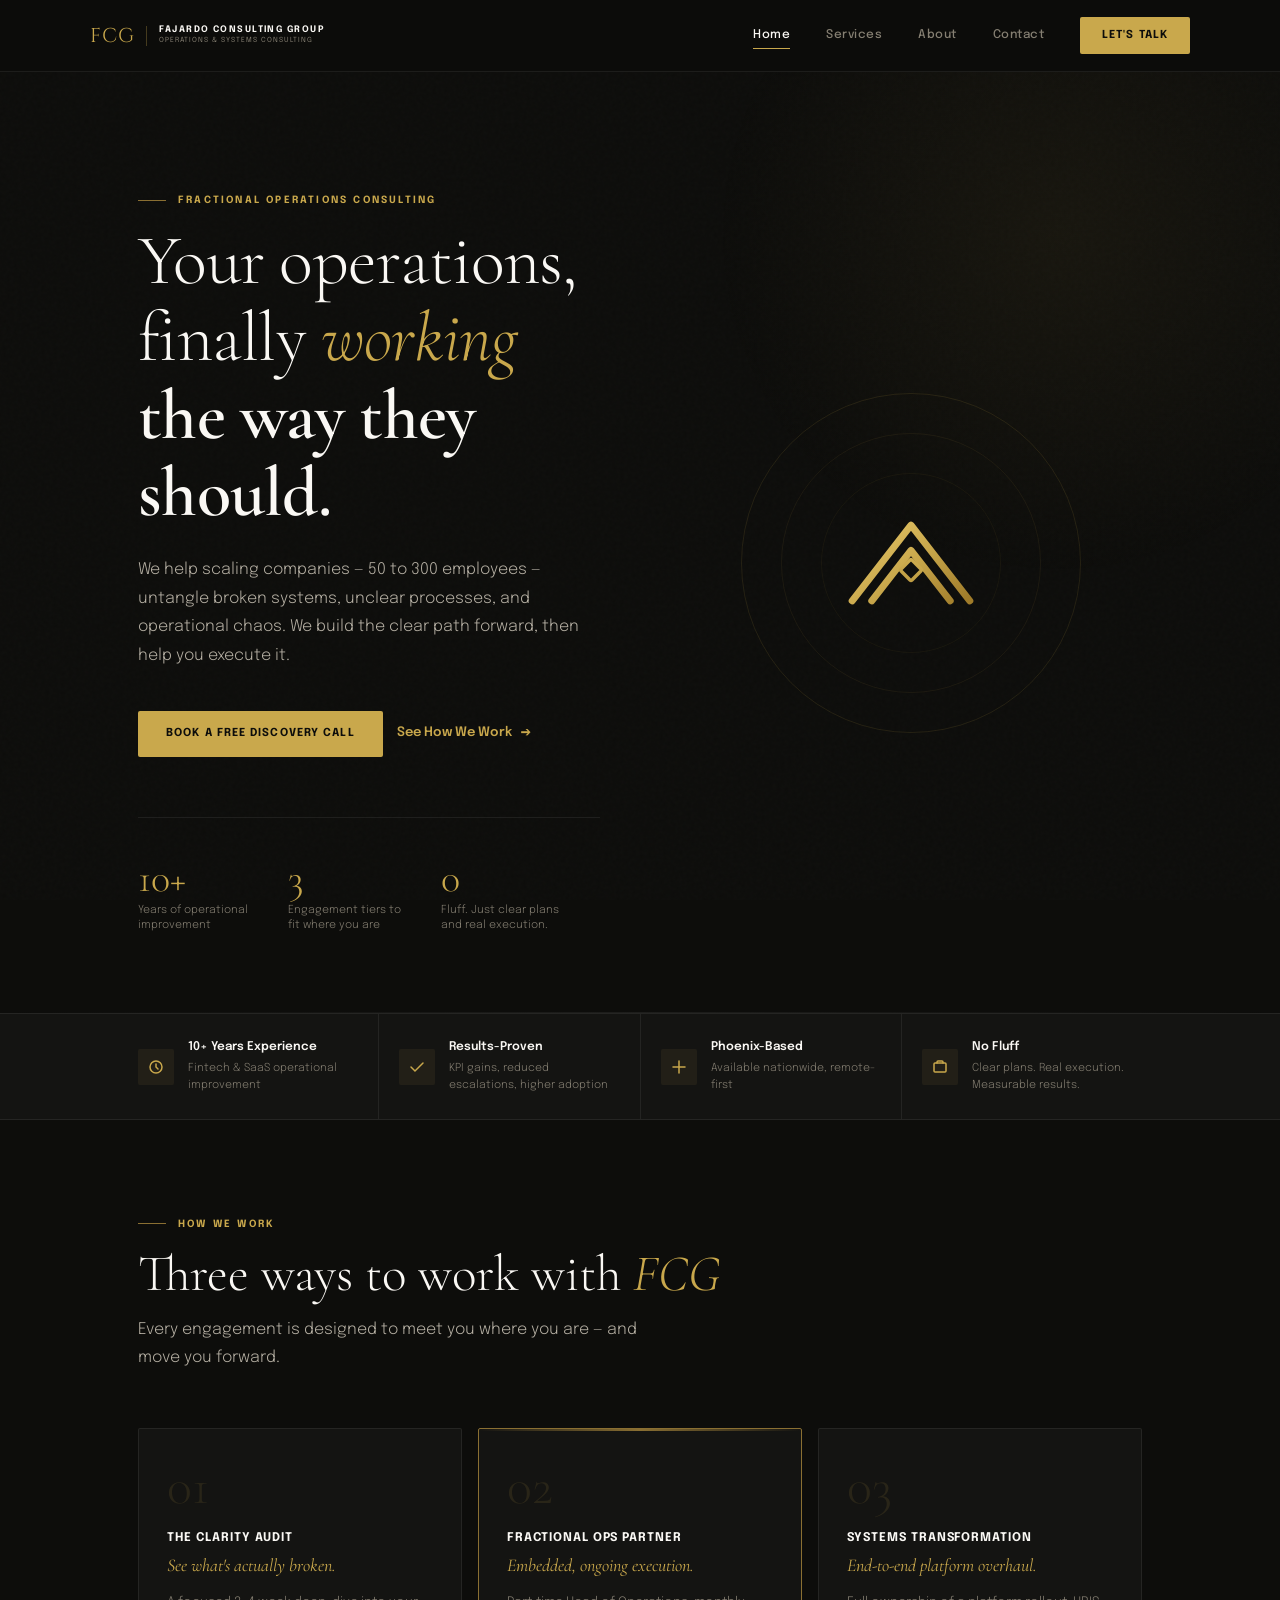
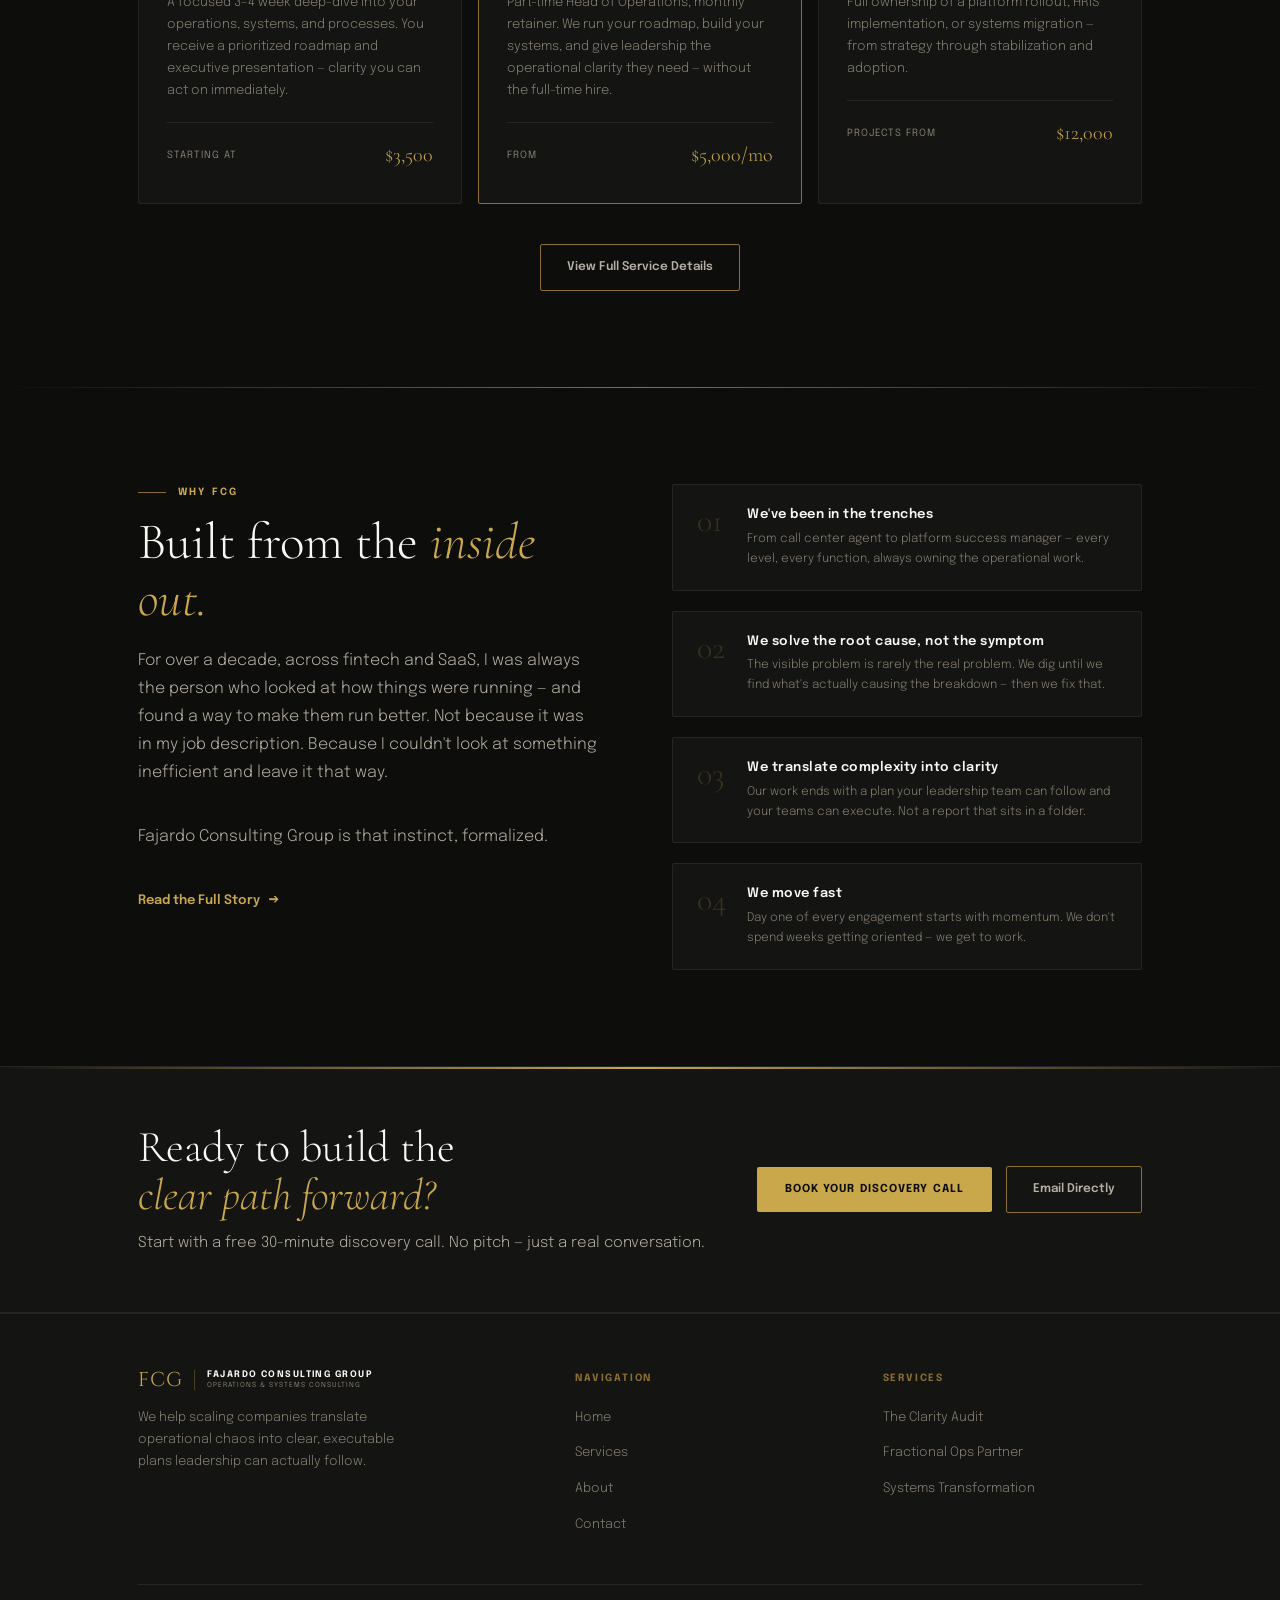
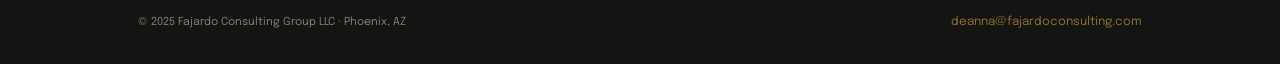
==== index.html @ 80739675 "Initial File Upload v.1" ====
<!DOCTYPE html>
<html lang="en">
<head>
<meta charset="UTF-8">
<meta name="viewport" content="width=device-width, initial-scale=1.0">
<meta name="description" content="Fajardo Consulting Group — Fractional Operations & Systems Consulting for scaling companies. We translate operational chaos into clear plans leadership can follow.">
<meta property="og:title" content="Fajardo Consulting Group">
<meta property="og:description" content="Fractional Operations & Systems Consulting for scaling companies.">
<meta property="og:url" content="https://fajardoconsulting.com">
<title>Fajardo Consulting Group — Operations & Systems Consulting</title>
<link rel="stylesheet" href="css/style.css">
<style>
/* ── HOME-SPECIFIC STYLES ─────────────────── */

/* HERO */
.hero {
  min-height: 100vh;
  display: flex;
  align-items: center;
  position: relative;
  overflow: hidden;
  padding: 120px 0 80px;
}
.hero::before {
  content: '';
  position: absolute;
  top: -20%; right: -10%;
  width: 700px; height: 700px;
  border-radius: 50%;
  background: radial-gradient(circle, rgba(201,168,76,0.06) 0%, transparent 70%);
  pointer-events: none;
}
.hero::after {
  content: '';
  position: absolute;
  bottom: 0; left: 0; right: 0;
  height: 1px;
  background: linear-gradient(90deg, transparent, var(--border), transparent);
}
.hero-inner {
  display: grid;
  grid-template-columns: 1fr 1fr;
  gap: 80px;
  align-items: center;
}
.hero-eyebrow { margin-bottom: 20px; }
.hero-title {
  font-size: clamp(44px, 5.5vw, 72px);
  margin-bottom: 24px;
  letter-spacing: -0.01em;
}
.hero-body {
  font-size: 16px;
  color: var(--mid);
  line-height: 1.8;
  font-weight: 300;
  max-width: 480px;
  margin-bottom: 40px;
}
.hero-actions {
  display: flex;
  gap: 14px;
  align-items: center;
  flex-wrap: wrap;
}
.hero-stats {
  display: flex;
  gap: 40px;
  margin-top: 60px;
  padding-top: 40px;
  border-top: 1px solid var(--border);
}
.hero-stat-n {
  font-family: 'Cormorant Garamond', serif;
  font-size: 40px;
  font-weight: 300;
  color: var(--gold);
  line-height: 1;
}
.hero-stat-l {
  font-size: 11px;
  color: var(--muted);
  margin-top: 5px;
  font-weight: 300;
  line-height: 1.4;
}
/* Hero right — abstract mark */
.hero-visual {
  display: flex;
  align-items: center;
  justify-content: center;
  position: relative;
}
.hero-mark {
  position: relative;
  width: 340px; height: 340px;
}
.hero-mark-ring {
  position: absolute;
  border: 1px solid;
  border-radius: 50%;
  animation: rotate linear infinite;
}
.ring-1 {
  inset: 0;
  border-color: rgba(201,168,76,0.12);
  animation-duration: 40s;
}
.ring-2 {
  inset: 40px;
  border-color: rgba(201,168,76,0.08);
  animation-duration: 28s;
  animation-direction: reverse;
}
.ring-3 {
  inset: 80px;
  border-color: rgba(201,168,76,0.06);
  animation-duration: 20s;
}
@keyframes rotate { from { transform: rotate(0deg); } to { transform: rotate(360deg); } }
.hero-mark-center {
  position: absolute;
  inset: 0;
  display: flex;
  align-items: center;
  justify-content: center;
}
.hero-mark-svg { width: 140px; height: 126px; }

/* PROOF BAR */
.proof-bar {
  background: var(--s1);
  border-top: 1px solid var(--border);
  border-bottom: 1px solid var(--border);
}
.proof-bar-inner {
  display: flex;
  align-items: stretch;
  max-width: var(--max-w);
  margin: 0 auto;
  padding: 0 48px;
}
.proof-item {
  flex: 1;
  display: flex;
  align-items: center;
  gap: 14px;
  padding: 24px 20px;
  transition: background 0.2s;
}
.proof-item:not(:last-child) { border-right: 1px solid var(--border); }
.proof-item:first-child { padding-left: 0; }
.proof-item:last-child { padding-right: 0; }
.proof-icon {
  width: 36px; height: 36px;
  border-radius: 2px;
  background: var(--gold-pale);
  display: flex; align-items: center; justify-content: center;
  flex-shrink: 0;
}
.proof-icon svg { width: 16px; height: 16px; }
.proof-label {
  font-size: 12px;
  font-weight: 600;
  color: var(--white);
  margin-bottom: 2px;
}
.proof-desc { font-size: 11px; color: var(--muted); font-weight: 300; }

/* SERVICES PREVIEW */
.services-grid {
  display: grid;
  grid-template-columns: repeat(3, 1fr);
  gap: 16px;
}
.service-card {
  padding: 32px 28px;
  transition: transform 0.25s, border-color 0.25s;
}
.service-card:hover { transform: translateY(-3px); }
.svc-number {
  font-family: 'Cormorant Garamond', serif;
  font-size: 52px;
  font-weight: 300;
  color: rgba(201,168,76,0.12);
  line-height: 1;
  margin-bottom: 16px;
}
.svc-name {
  font-size: 12px;
  font-weight: 700;
  letter-spacing: 0.08em;
  text-transform: uppercase;
  color: var(--white);
  margin-bottom: 6px;
}
.svc-tagline {
  font-family: 'Cormorant Garamond', serif;
  font-size: 18px;
  font-style: italic;
  color: var(--gold);
  margin-bottom: 14px;
  line-height: 1.3;
}
.svc-desc {
  font-size: 13px;
  color: var(--muted);
  line-height: 1.7;
  font-weight: 300;
  margin-bottom: 20px;
}
.svc-price-row {
  display: flex;
  justify-content: space-between;
  align-items: center;
  padding-top: 16px;
  border-top: 1px solid var(--border);
}
.svc-price-label { font-size: 10px; color: var(--muted); text-transform: uppercase; letter-spacing: 0.1em; }
.svc-price-val {
  font-family: 'Cormorant Garamond', serif;
  font-size: 20px;
  font-weight: 300;
  color: var(--gold);
}

/* WHY FCG */
.why-grid {
  display: grid;
  grid-template-columns: 1fr 1fr;
  gap: 64px;
  align-items: start;
}
.why-left .display { font-size: clamp(36px, 4vw, 52px); margin-bottom: 24px; }
.why-left .lead { max-width: 460px; margin-bottom: 36px; }
.why-points {
  display: flex;
  flex-direction: column;
  gap: 20px;
}
.why-point {
  display: flex;
  gap: 18px;
  align-items: flex-start;
  padding: 20px 24px;
}
.why-point-num {
  font-family: 'Cormorant Garamond', serif;
  font-size: 32px;
  font-weight: 300;
  color: rgba(201,168,76,0.2);
  line-height: 1;
  flex-shrink: 0;
  width: 32px;
}
.why-point-title {
  font-size: 13px;
  font-weight: 600;
  color: var(--white);
  margin-bottom: 4px;
  letter-spacing: 0.04em;
}
.why-point-desc { font-size: 12px; color: var(--muted); line-height: 1.65; font-weight: 300; }

/* CTA BAND */
.cta-band {
  background: var(--s1);
  border-top: 1px solid var(--border);
  border-bottom: 1px solid var(--border);
  position: relative;
  overflow: hidden;
}
.cta-band::before {
  content: '';
  position: absolute;
  top: 0; left: 0; right: 0; height: 2px;
  background: linear-gradient(90deg, transparent, var(--gold), transparent);
}
.cta-band-inner {
  display: flex;
  justify-content: space-between;
  align-items: center;
  gap: 40px;
  flex-wrap: wrap;
  padding: 56px 0;
}
.cta-band-text .display { font-size: clamp(28px, 3.5vw, 44px); margin-bottom: 8px; }
.cta-band-text .lead { font-size: 15px; }
.cta-band-actions { display: flex; gap: 14px; align-items: center; flex-shrink: 0; }

/* RESPONSIVE */
@media (max-width: 900px) {
  .hero-inner { grid-template-columns: 1fr; gap: 48px; }
  .hero-visual { display: none; }
  .services-grid { grid-template-columns: 1fr; }
  .why-grid { grid-template-columns: 1fr; gap: 40px; }
  .proof-bar-inner { flex-direction: column; padding: 0 20px; }
  .proof-item { border-right: none !important; border-bottom: 1px solid var(--border); padding-left: 0 !important; }
  .proof-item:last-child { border-bottom: none; }
}
@media (max-width: 700px) {
  .hero-stats { flex-wrap: wrap; gap: 24px; }
  .cta-band-inner { flex-direction: column; align-items: flex-start; }
}
</style>
</head>
<body>

<!-- NAVIGATION -->
<nav class="nav">
  <div class="nav-inner">
    <a href="index.html" class="nav-logo">
      <div class="nav-logo-mark">FCG</div>
      <div class="nav-logo-rule"></div>
      <div class="nav-logo-text">
        <div class="nav-logo-name">Fajardo Consulting Group</div>
        <div class="nav-logo-sub">Operations & Systems Consulting</div>
      </div>
    </a>
    <div class="nav-links">
      <a href="index.html" class="nav-link">Home</a>
      <a href="services.html" class="nav-link">Services</a>
      <a href="about.html" class="nav-link">About</a>
      <a href="contact.html" class="nav-link">Contact</a>
      <a href="contact.html" class="nav-cta">Let's Talk</a>
    </div>
    <button class="nav-toggle" id="navToggle" aria-label="Menu">
      <span></span><span></span><span></span>
    </button>
  </div>
</nav>
<div class="nav-mobile" id="mobileNav">
  <a href="index.html" class="nav-link">Home</a>
  <a href="services.html" class="nav-link">Services</a>
  <a href="about.html" class="nav-link">About</a>
  <a href="contact.html" class="nav-link">Contact</a>
  <a href="contact.html" class="nav-cta">Let's Talk</a>
</div>

<main>

  <!-- HERO -->
  <section class="hero">
    <div class="container">
      <div class="hero-inner">
        <div>
          <div class="eyebrow anim-fade-up anim-fade-up-1">
            <div class="eyebrow-line"></div>
            Fractional Operations Consulting
          </div>
          <h1 class="display hero-title anim-fade-up anim-fade-up-2">
            Your operations,<br>
            finally <em>working</em><br>
            <strong>the way they should.</strong>
          </h1>
          <p class="hero-body anim-fade-up anim-fade-up-3">
            We help scaling companies — 50 to 300 employees — untangle broken systems, unclear processes, and operational chaos. We build the clear path forward, then help you execute it.
          </p>
          <div class="hero-actions anim-fade-up anim-fade-up-4">
            <a href="contact.html" class="btn-primary">Book a Free Discovery Call</a>
            <a href="services.html" class="btn-text">See How We Work <span class="btn-arrow">→</span></a>
          </div>
          <div class="hero-stats anim-fade-up anim-fade-up-5">
            <div>
              <div class="hero-stat-n">10+</div>
              <div class="hero-stat-l">Years of operational<br>improvement</div>
            </div>
            <div>
              <div class="hero-stat-n">3</div>
              <div class="hero-stat-l">Engagement tiers to<br>fit where you are</div>
            </div>
            <div>
              <div class="hero-stat-n">0</div>
              <div class="hero-stat-l">Fluff. Just clear plans<br>and real execution.</div>
            </div>
          </div>
        </div>

        <div class="hero-visual anim-fade-up anim-fade-up-3">
          <div class="hero-mark">
            <div class="hero-mark-ring ring-1"></div>
            <div class="hero-mark-ring ring-2"></div>
            <div class="hero-mark-ring ring-3"></div>
            <div class="hero-mark-center">
              <svg class="hero-mark-svg" viewBox="0 0 100 90" fill="none">
                <defs>
                  <linearGradient id="heroGold" x1="20" y1="10" x2="80" y2="80" gradientUnits="userSpaceOnUse">
                    <stop offset="0%" stop-color="#E8C96A"/>
                    <stop offset="50%" stop-color="#C9A84C"/>
                    <stop offset="100%" stop-color="#A07C2A"/>
                  </linearGradient>
                </defs>
                <polyline points="8,72 50,18 92,72" stroke="url(#heroGold)" stroke-width="5" stroke-linecap="round" stroke-linejoin="round" fill="none"/>
                <polyline points="22,72 50,36 78,72" stroke="url(#heroGold)" stroke-width="5" stroke-linecap="round" stroke-linejoin="round" fill="none"/>
                <rect x="44.5" y="44.5" width="11" height="11" rx="1" transform="rotate(45 50 50)" stroke="url(#heroGold)" stroke-width="2.5" fill="none"/>
              </svg>
            </div>
          </div>
        </div>
      </div>
    </div>
  </section>

  <!-- PROOF BAR -->
  <div class="proof-bar">
    <div class="proof-bar-inner">
      <div class="proof-item">
        <div class="proof-icon">
          <svg viewBox="0 0 16 16" fill="none" stroke="#C9A84C" stroke-width="1.5" stroke-linecap="round">
            <circle cx="8" cy="8" r="6"/><path d="M8 5v3l2 2"/>
          </svg>
        </div>
        <div>
          <div class="proof-label">10+ Years Experience</div>
          <div class="proof-desc">Fintech & SaaS operational improvement</div>
        </div>
      </div>
      <div class="proof-item">
        <div class="proof-icon">
          <svg viewBox="0 0 16 16" fill="none" stroke="#C9A84C" stroke-width="1.5" stroke-linecap="round">
            <path d="M2 8l4 4 8-8"/>
          </svg>
        </div>
        <div>
          <div class="proof-label">Results-Proven</div>
          <div class="proof-desc">KPI gains, reduced escalations, higher adoption</div>
        </div>
      </div>
      <div class="proof-item">
        <div class="proof-icon">
          <svg viewBox="0 0 16 16" fill="none" stroke="#C9A84C" stroke-width="1.5" stroke-linecap="round">
            <path d="M8 2v12M2 8h12"/>
          </svg>
        </div>
        <div>
          <div class="proof-label">Phoenix-Based</div>
          <div class="proof-desc">Available nationwide, remote-first</div>
        </div>
      </div>
      <div class="proof-item">
        <div class="proof-icon">
          <svg viewBox="0 0 16 16" fill="none" stroke="#C9A84C" stroke-width="1.5" stroke-linecap="round">
            <rect x="2" y="4" width="12" height="9" rx="1"/><path d="M5 4V3a1 1 0 011-1h4a1 1 0 011 1v1"/>
          </svg>
        </div>
        <div>
          <div class="proof-label">No Fluff</div>
          <div class="proof-desc">Clear plans. Real execution. Measurable results.</div>
        </div>
      </div>
    </div>
  </div>

  <!-- SERVICES PREVIEW -->
  <section class="section">
    <div class="container">
      <div class="eyebrow reveal"><div class="eyebrow-line"></div>How We Work</div>
      <h2 class="display reveal" style="font-size:clamp(36px,4vw,52px);margin-bottom:14px">Three ways to work with <em>FCG</em></h2>
      <p class="lead reveal" style="margin-bottom:56px;max-width:540px">Every engagement is designed to meet you where you are — and move you forward.</p>

      <div class="services-grid">
        <div class="card service-card reveal">
          <div class="card-top-rule"></div>
          <div class="svc-number">01</div>
          <div class="svc-name">The Clarity Audit</div>
          <div class="svc-tagline">See what's actually broken.</div>
          <div class="svc-desc">A focused 3–4 week deep-dive into your operations, systems, and processes. You receive a prioritized roadmap and executive presentation — clarity you can act on immediately.</div>
          <div class="svc-price-row">
            <span class="svc-price-label">Starting at</span>
            <span class="svc-price-val">$3,500</span>
          </div>
        </div>
        <div class="card card-elevated service-card reveal">
          <div class="card-top-rule"></div>
          <div class="svc-number">02</div>
          <div class="svc-name">Fractional Ops Partner</div>
          <div class="svc-tagline">Embedded, ongoing execution.</div>
          <div class="svc-desc">Part-time Head of Operations, monthly retainer. We run your roadmap, build your systems, and give leadership the operational clarity they need — without the full-time hire.</div>
          <div class="svc-price-row">
            <span class="svc-price-label">From</span>
            <span class="svc-price-val">$5,000/mo</span>
          </div>
        </div>
        <div class="card service-card reveal">
          <div class="card-top-rule"></div>
          <div class="svc-number">03</div>
          <div class="svc-name">Systems Transformation</div>
          <div class="svc-tagline">End-to-end platform overhaul.</div>
          <div class="svc-desc">Full ownership of a platform rollout, HRIS implementation, or systems migration — from strategy through stabilization and adoption.</div>
          <div class="svc-price-row">
            <span class="svc-price-label">Projects from</span>
            <span class="svc-price-val">$12,000</span>
          </div>
        </div>
      </div>

      <div style="text-align:center;margin-top:40px" class="reveal">
        <a href="services.html" class="btn-ghost">View Full Service Details</a>
      </div>
    </div>
  </section>

  <hr class="gold-rule" style="margin:0">

  <!-- WHY FCG -->
  <section class="section">
    <div class="container">
      <div class="why-grid">
        <div class="why-left">
          <div class="eyebrow reveal"><div class="eyebrow-line"></div>Why FCG</div>
          <h2 class="display reveal" style="font-size:clamp(36px,4vw,52px);margin-bottom:20px">Built from the <em>inside out.</em></h2>
          <p class="lead reveal">For over a decade, across fintech and SaaS, I was always the person who looked at how things were running — and found a way to make them run better. Not because it was in my job description. Because I couldn't look at something inefficient and leave it that way.</p>
          <p class="lead reveal" style="margin-top:16px;margin-bottom:36px">Fajardo Consulting Group is that instinct, formalized.</p>
          <a href="about.html" class="btn-text reveal">Read the Full Story <span class="btn-arrow">→</span></a>
        </div>
        <div class="why-points">
          <div class="card why-point reveal">
            <div class="why-point-num">01</div>
            <div>
              <div class="why-point-title">We've been in the trenches</div>
              <div class="why-point-desc">From call center agent to platform success manager — every level, every function, always owning the operational work.</div>
            </div>
          </div>
          <div class="card why-point reveal">
            <div class="why-point-num">02</div>
            <div>
              <div class="why-point-title">We solve the root cause, not the symptom</div>
              <div class="why-point-desc">The visible problem is rarely the real problem. We dig until we find what's actually causing the breakdown — then we fix that.</div>
            </div>
          </div>
          <div class="card why-point reveal">
            <div class="why-point-num">03</div>
            <div>
              <div class="why-point-title">We translate complexity into clarity</div>
              <div class="why-point-desc">Our work ends with a plan your leadership team can follow and your teams can execute. Not a report that sits in a folder.</div>
            </div>
          </div>
          <div class="card why-point reveal">
            <div class="why-point-num">04</div>
            <div>
              <div class="why-point-title">We move fast</div>
              <div class="why-point-desc">Day one of every engagement starts with momentum. We don't spend weeks getting oriented — we get to work.</div>
            </div>
          </div>
        </div>
      </div>
    </div>
  </section>

  <!-- CTA BAND -->
  <div class="cta-band">
    <div class="container">
      <div class="cta-band-inner">
        <div class="cta-band-text">
          <h2 class="display reveal">Ready to build the<br><em>clear path forward?</em></h2>
          <p class="lead reveal" style="margin-top:10px">Start with a free 30-minute discovery call. No pitch — just a real conversation.</p>
        </div>
        <div class="cta-band-actions reveal">
          <a href="contact.html" class="btn-primary">Book Your Discovery Call</a>
          <a href="mailto:deanna@fajardoconsulting.com" class="btn-ghost">Email Directly</a>
        </div>
      </div>
    </div>
  </div>

</main>

<!-- FOOTER -->
<footer class="footer">
  <div class="container">
    <div class="footer-grid">
      <div class="footer-brand">
        <div class="nav-logo" style="margin-bottom:16px">
          <div class="nav-logo-mark">FCG</div>
          <div class="nav-logo-rule"></div>
          <div class="nav-logo-text">
            <div class="nav-logo-name">Fajardo Consulting Group</div>
            <div class="nav-logo-sub">Operations & Systems Consulting</div>
          </div>
        </div>
        <p>We help scaling companies translate operational chaos into clear, executable plans leadership can actually follow.</p>
      </div>
      <div class="footer-col">
        <h4>Navigation</h4>
        <ul>
          <li><a href="index.html">Home</a></li>
          <li><a href="services.html">Services</a></li>
          <li><a href="about.html">About</a></li>
          <li><a href="contact.html">Contact</a></li>
        </ul>
      </div>
      <div class="footer-col">
        <h4>Services</h4>
        <ul>
          <li><a href="services.html#audit">The Clarity Audit</a></li>
          <li><a href="services.html#partner">Fractional Ops Partner</a></li>
          <li><a href="services.html#transformation">Systems Transformation</a></li>
        </ul>
      </div>
    </div>
    <div class="footer-bottom">
      <div class="footer-copy">© 2025 Fajardo Consulting Group LLC · Phoenix, AZ</div>
      <a href="mailto:deanna@fajardoconsulting.com" class="footer-email">deanna@fajardoconsulting.com</a>
    </div>
  </div>
</footer>

<script src="js/main.js"></script>
</body>
</html>
---- css/style.css ----
/* ═══════════════════════════════════════════════
   FAJARDO CONSULTING GROUP — Global Stylesheet
   fajardoconsulting.com
═══════════════════════════════════════════════ */

@import url('https://fonts.googleapis.com/css2?family=Cormorant+Garamond:ital,wght@0,300;0,400;0,500;0,600;1,300;1,400;1,500&family=Epilogue:wght@200;300;400;500;600;700&family=Cinzel:wght@400;500;600&display=swap');

/* ── TOKENS ─────────────────────────────────── */
:root {
  --bg:       #0D0D0B;
  --s1:       #141412;
  --s2:       #1C1C19;
  --s3:       #242420;
  --border:   rgba(255,255,255,0.07);
  --bs:       rgba(255,255,255,0.13);
  --gold:     #C9A84C;
  --gold-dim: #8A6F32;
  --gold-pale:rgba(201,168,76,0.08);
  --gold-glow:rgba(201,168,76,0.18);
  --white:    #FAF8F4;
  --mid:      #B5AFA3;
  --muted:    #857F72;
  --ink:      #0D0D0B;
  --nav-h:    72px;
  --max-w:    1100px;
  --ease:     cubic-bezier(0.16,1,0.3,1);
}

/* ── RESET ──────────────────────────────────── */
*, *::before, *::after { box-sizing: border-box; margin: 0; padding: 0; }
html { scroll-behavior: smooth; }
body {
  font-family: 'Epilogue', sans-serif;
  background: var(--bg);
  color: var(--white);
  line-height: 1.6;
  overflow-x: hidden;
  -webkit-font-smoothing: antialiased;
}
img { max-width: 100%; display: block; }
a { color: inherit; text-decoration: none; }
button { cursor: pointer; font-family: inherit; }

/* ── GRAIN OVERLAY ──────────────────────────── */
body::before {
  content: '';
  position: fixed; inset: 0;
  background-image: url("data:image/svg+xml,%3Csvg viewBox='0 0 256 256' xmlns='http://www.w3.org/2000/svg'%3E%3Cfilter id='n'%3E%3CfeTurbulence type='fractalNoise' baseFrequency='0.9' numOctaves='4' stitchTiles='stitch'/%3E%3C/filter%3E%3Crect width='100%25' height='100%25' filter='url(%23n)' opacity='0.04'/%3E%3C/svg%3E");
  pointer-events: none;
  z-index: 0;
  opacity: 0.55;
}

/* ── NAVIGATION ─────────────────────────────── */
.nav {
  position: fixed; top: 0; left: 0; right: 0;
  height: var(--nav-h);
  display: flex; align-items: center;
  padding: 0 48px;
  background: rgba(13,13,11,0.88);
  backdrop-filter: blur(16px);
  border-bottom: 1px solid var(--border);
  z-index: 100;
  transition: background 0.3s;
}
.nav-inner {
  max-width: var(--max-w);
  width: 100%;
  margin: 0 auto;
  display: flex;
  align-items: center;
  justify-content: space-between;
}
.nav-logo {
  display: flex;
  align-items: center;
  gap: 12px;
}
.nav-logo-mark {
  font-family: 'Cinzel', serif;
  font-size: 20px;
  color: var(--gold);
  line-height: 1;
  letter-spacing: 0.04em;
}
.nav-logo-rule {
  width: 1px; height: 20px;
  background: rgba(201,168,76,0.3);
}
.nav-logo-text {
  display: flex;
  flex-direction: column;
  gap: 1px;
}
.nav-logo-name {
  font-size: 9px;
  font-weight: 700;
  letter-spacing: 0.16em;
  text-transform: uppercase;
  color: var(--white);
  line-height: 1;
}
.nav-logo-sub {
  font-size: 7px;
  letter-spacing: 0.14em;
  text-transform: uppercase;
  color: var(--muted);
}
.nav-links {
  display: flex;
  align-items: center;
  gap: 36px;
}
.nav-link {
  font-size: 12px;
  font-weight: 500;
  color: var(--muted);
  letter-spacing: 0.04em;
  transition: color 0.2s;
  position: relative;
}
.nav-link::after {
  content: '';
  position: absolute;
  bottom: -4px; left: 0; right: 100%;
  height: 1px;
  background: var(--gold);
  transition: right 0.3s var(--ease);
}
.nav-link:hover { color: var(--white); }
.nav-link:hover::after { right: 0; }
.nav-link.active { color: var(--white); }
.nav-link.active::after { right: 0; }
.nav-cta {
  font-size: 11px;
  font-weight: 700;
  letter-spacing: 0.1em;
  text-transform: uppercase;
  color: var(--ink);
  background: var(--gold);
  border: none;
  padding: 10px 22px;
  border-radius: 2px;
  transition: opacity 0.2s, transform 0.2s;
}
.nav-cta:hover { opacity: 0.88; transform: translateY(-1px); }

/* Mobile nav toggle */
.nav-toggle {
  display: none;
  flex-direction: column;
  gap: 5px;
  background: none;
  border: none;
  padding: 4px;
}
.nav-toggle span {
  display: block;
  width: 22px; height: 1.5px;
  background: var(--white);
  transition: all 0.3s;
}
.nav-mobile {
  display: none;
  position: fixed;
  top: var(--nav-h); left: 0; right: 0;
  background: var(--s1);
  border-bottom: 1px solid var(--border);
  padding: 24px 32px;
  flex-direction: column;
  gap: 20px;
  z-index: 99;
}
.nav-mobile.open { display: flex; }
.nav-mobile .nav-link { font-size: 15px; }
.nav-mobile .nav-cta { align-self: flex-start; margin-top: 4px; }

/* ── LAYOUT HELPERS ─────────────────────────── */
.container {
  max-width: var(--max-w);
  margin: 0 auto;
  padding: 0 48px;
  position: relative;
  z-index: 1;
}
.section { padding: 96px 0; }
.section-sm { padding: 64px 0; }

.eyebrow {
  font-size: 10px;
  font-weight: 700;
  letter-spacing: 0.22em;
  text-transform: uppercase;
  color: var(--gold);
  margin-bottom: 14px;
  display: flex;
  align-items: center;
  gap: 12px;
}
.eyebrow-line {
  width: 28px; height: 1px;
  background: var(--gold-dim);
}
.display {
  font-family: 'Cormorant Garamond', serif;
  font-weight: 300;
  line-height: 1.1;
  color: var(--white);
}
.display em { font-style: italic; color: var(--gold); }
.display strong { font-weight: 600; }
.lead {
  font-size: 16px;
  font-weight: 300;
  color: var(--mid);
  line-height: 1.75;
}
.gold-rule {
  height: 1px;
  background: linear-gradient(90deg, transparent, var(--gold-dim), transparent);
  margin: 56px 0;
  border: none;
}

/* ── BUTTONS ────────────────────────────────── */
.btn-primary {
  display: inline-flex;
  align-items: center;
  gap: 8px;
  font-size: 11px;
  font-weight: 700;
  letter-spacing: 0.1em;
  text-transform: uppercase;
  color: var(--ink);
  background: var(--gold);
  border: none;
  padding: 14px 28px;
  border-radius: 2px;
  transition: opacity 0.2s, transform 0.2s;
}
.btn-primary:hover { opacity: 0.88; transform: translateY(-1px); }
.btn-ghost {
  display: inline-flex;
  align-items: center;
  gap: 8px;
  font-size: 12px;
  font-weight: 600;
  color: var(--mid);
  border: 1px solid var(--gold-dim);
  padding: 13px 26px;
  border-radius: 2px;
  background: transparent;
  transition: all 0.2s;
}
.btn-ghost:hover { color: var(--white); border-color: var(--gold); background: var(--gold-pale); }
.btn-text {
  display: inline-flex;
  align-items: center;
  gap: 8px;
  font-size: 13px;
  font-weight: 600;
  color: var(--gold);
  background: none;
  border: none;
  padding: 0;
  transition: gap 0.2s;
}
.btn-text:hover { gap: 12px; }
.btn-arrow { font-size: 16px; transition: transform 0.2s; }
.btn-text:hover .btn-arrow { transform: translateX(3px); }

/* ── CARDS ──────────────────────────────────── */
.card {
  background: var(--s1);
  border: 1px solid var(--border);
  border-radius: 2px;
  position: relative;
  overflow: hidden;
  transition: border-color 0.25s, transform 0.25s;
}
.card:hover { border-color: var(--bs); }
.card-top-rule {
  position: absolute;
  top: 0; left: 0; right: 0;
  height: 2px;
  background: linear-gradient(90deg, transparent, var(--gold-dim), transparent);
  opacity: 0;
  transition: opacity 0.25s;
}
.card:hover .card-top-rule { opacity: 1; }
.card-elevated .card-top-rule { opacity: 1; }
.card-elevated { border-color: var(--gold-dim); }

/* ── SECTION DIVIDERS ───────────────────────── */
.divider {
  height: 1px;
  background: var(--border);
  border: none;
}

/* ── FOOTER ─────────────────────────────────── */
.footer {
  background: var(--s1);
  border-top: 1px solid var(--border);
  padding: 56px 0 32px;
  position: relative;
  z-index: 1;
}
.footer-grid {
  display: grid;
  grid-template-columns: 1.5fr 1fr 1fr;
  gap: 48px;
  padding-bottom: 48px;
  border-bottom: 1px solid var(--border);
}
.footer-brand .nav-logo { margin-bottom: 16px; }
.footer-brand p {
  font-size: 13px;
  color: var(--muted);
  line-height: 1.7;
  font-weight: 300;
  max-width: 280px;
}
.footer-col h4 {
  font-size: 10px;
  font-weight: 700;
  letter-spacing: 0.18em;
  text-transform: uppercase;
  color: var(--gold-dim);
  margin-bottom: 18px;
}
.footer-col ul {
  list-style: none;
  display: flex;
  flex-direction: column;
  gap: 10px;
}
.footer-col ul li a {
  font-size: 13px;
  color: var(--muted);
  font-weight: 300;
  transition: color 0.2s;
}
.footer-col ul li a:hover { color: var(--white); }
.footer-bottom {
  display: flex;
  justify-content: space-between;
  align-items: center;
  padding-top: 28px;
  flex-wrap: wrap;
  gap: 12px;
}
.footer-copy {
  font-size: 11px;
  color: var(--muted);
}
.footer-email {
  font-size: 12px;
  color: var(--gold-dim);
  transition: color 0.2s;
}
.footer-email:hover { color: var(--gold); }

/* ── ANIMATIONS ─────────────────────────────── */
@keyframes fadeUp {
  from { opacity: 0; transform: translateY(24px); }
  to   { opacity: 1; transform: translateY(0); }
}
@keyframes fadeIn {
  from { opacity: 0; }
  to   { opacity: 1; }
}
@keyframes shimmer {
  0%   { background-position: -200% center; }
  100% { background-position: 200% center; }
}
.anim-fade-up { opacity: 0; animation: fadeUp 0.7s var(--ease) forwards; }
.anim-fade-up-1 { animation-delay: 0.1s; }
.anim-fade-up-2 { animation-delay: 0.2s; }
.anim-fade-up-3 { animation-delay: 0.3s; }
.anim-fade-up-4 { animation-delay: 0.4s; }
.anim-fade-up-5 { animation-delay: 0.5s; }

/* Scroll-triggered reveal */
.reveal { opacity: 0; transform: translateY(32px); transition: opacity 0.7s var(--ease), transform 0.7s var(--ease); }
.reveal.visible { opacity: 1; transform: translateY(0); }

/* ── PAGE PADDING ───────────────────────────── */
main { padding-top: var(--nav-h); }

/* ── FORM STYLES ────────────────────────────── */
.form-group {
  display: flex;
  flex-direction: column;
  gap: 6px;
}
.form-label {
  font-size: 11px;
  font-weight: 600;
  letter-spacing: 0.1em;
  text-transform: uppercase;
  color: var(--muted);
}
.form-input, .form-textarea, .form-select {
  background: var(--s2);
  border: 1px solid var(--border);
  border-radius: 2px;
  padding: 12px 16px;
  font-family: inherit;
  font-size: 14px;
  color: var(--white);
  outline: none;
  transition: border-color 0.2s;
  width: 100%;
}
.form-input:focus, .form-textarea:focus, .form-select:focus {
  border-color: var(--gold-dim);
}
.form-input::placeholder, .form-textarea::placeholder { color: var(--muted); }
.form-textarea { resize: vertical; min-height: 140px; }

/* ── RESPONSIVE ─────────────────────────────── */
@media (max-width: 900px) {
  .container { padding: 0 28px; }
  .section { padding: 72px 0; }
  .nav { padding: 0 28px; }
}
@media (max-width: 700px) {
  .container { padding: 0 20px; }
  .section { padding: 56px 0; }
  .nav { padding: 0 20px; }
  .nav-links { display: none; }
  .nav-toggle { display: flex; }
  .footer-grid { grid-template-columns: 1fr; gap: 32px; }
  .footer-bottom { flex-direction: column; align-items: flex-start; }
}
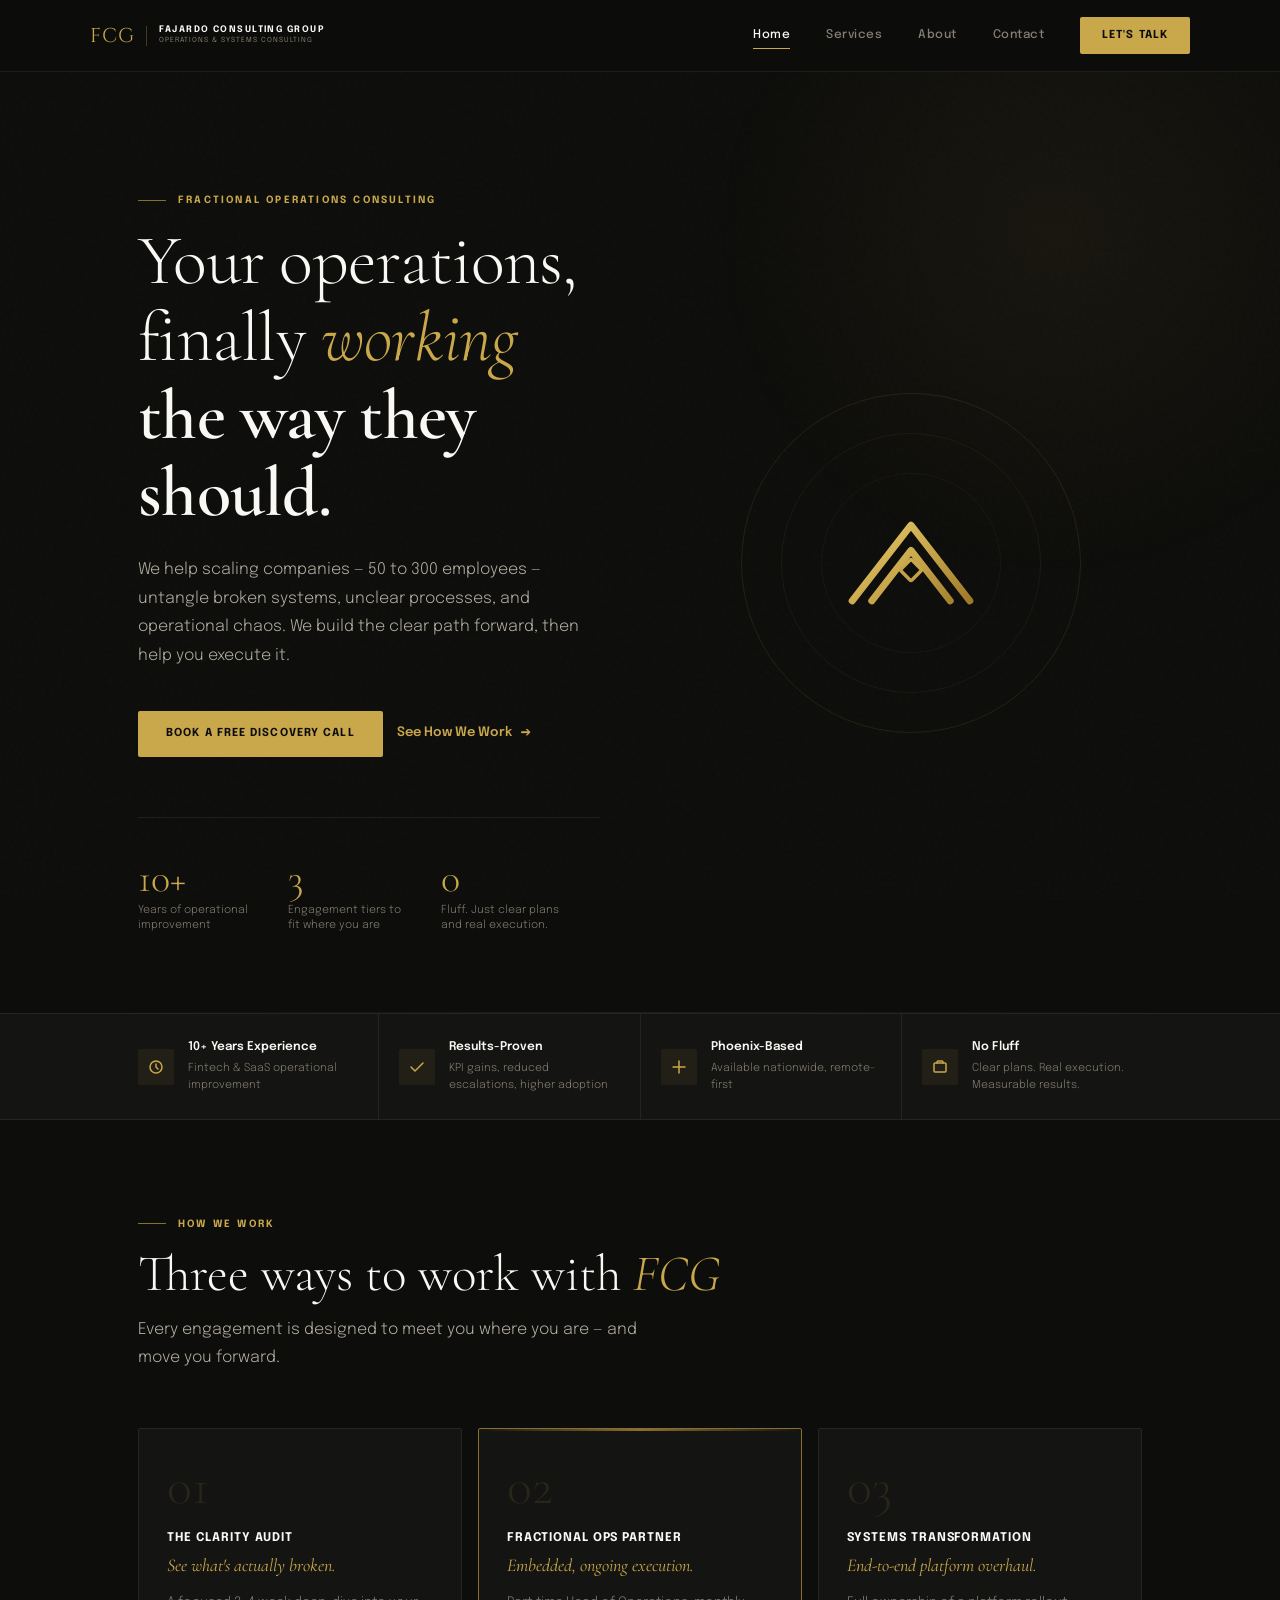
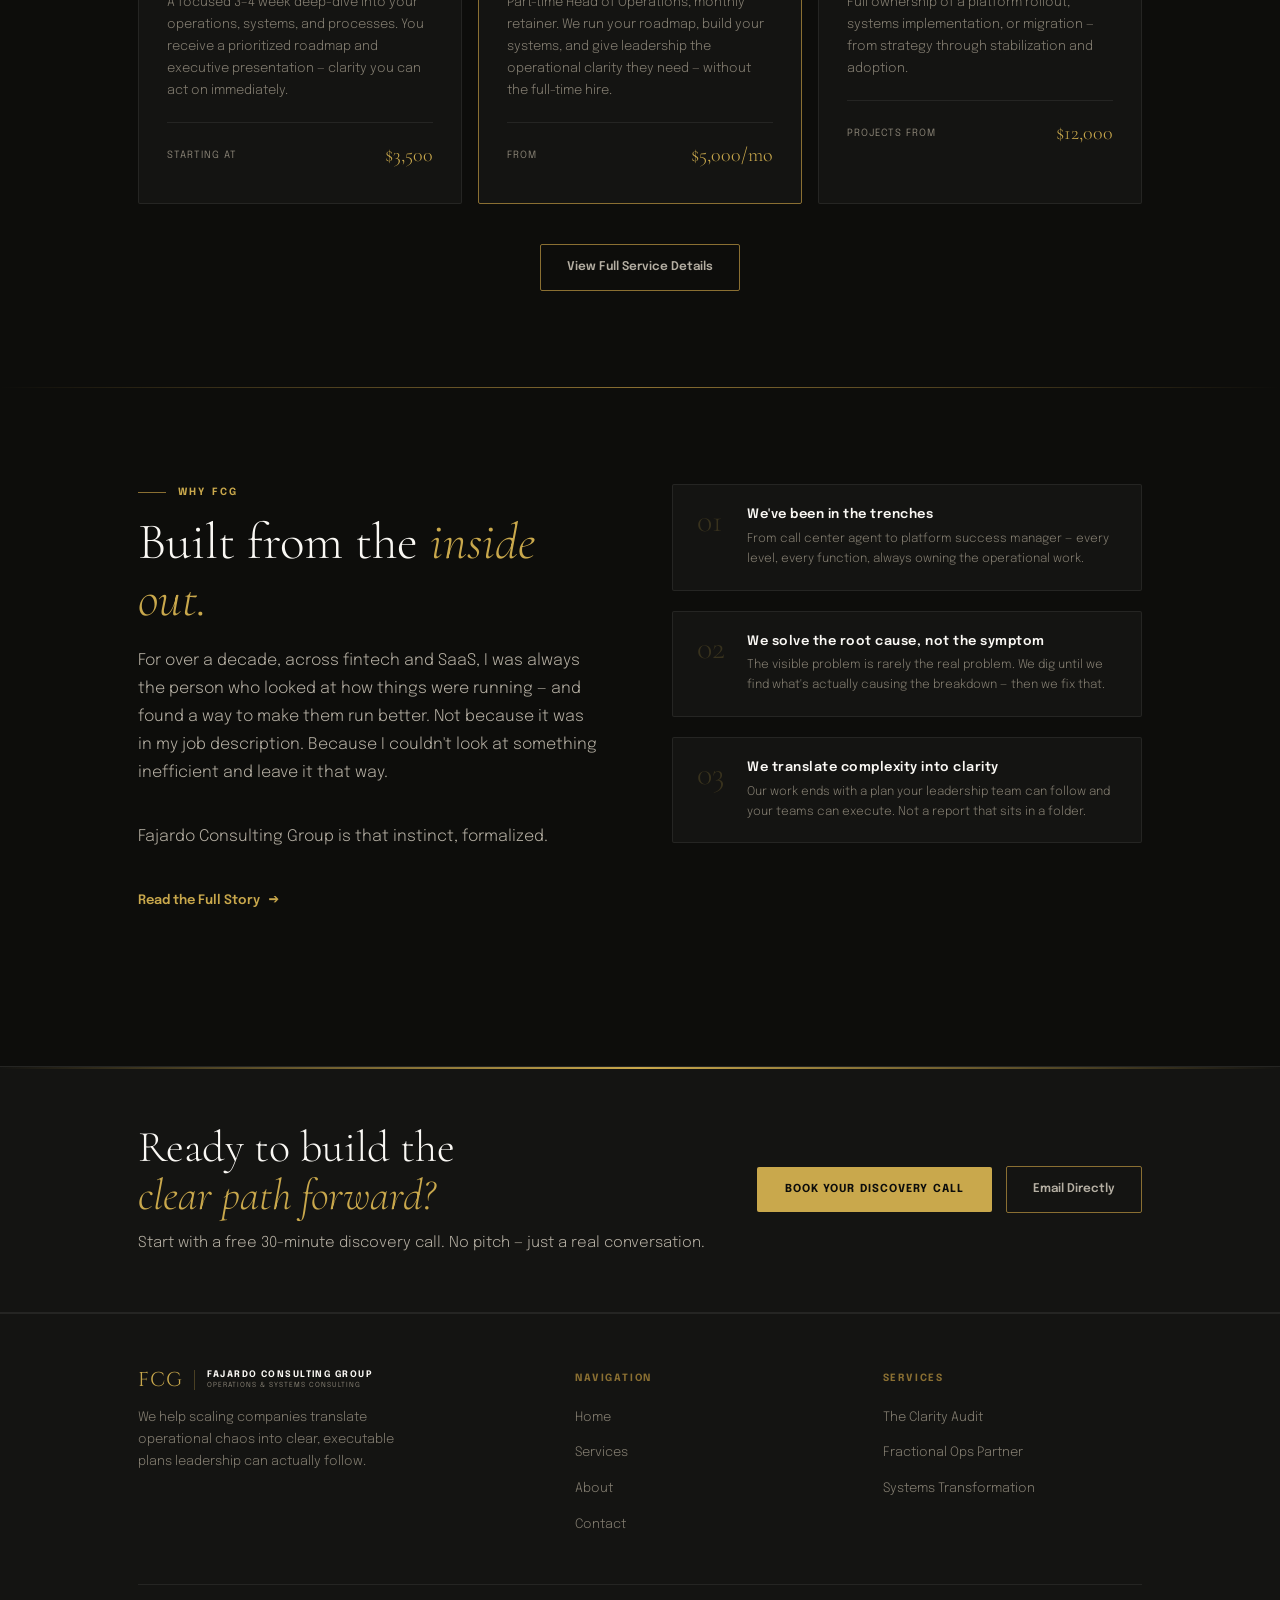
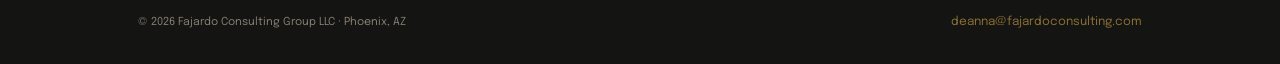
==== commit c087da29: "Add files via upload" ====
--- a/index.html
+++ b/index.html
@@ -11,7 +11,6 @@
 <link rel="stylesheet" href="css/style.css">
 <style>
 /* ── HOME-SPECIFIC STYLES ─────────────────── */
-
 /* HERO */
 .hero {
   min-height: 100vh;
@@ -126,7 +125,6 @@
   justify-content: center;
 }
 .hero-mark-svg { width: 140px; height: 126px; }
-
 /* PROOF BAR */
 .proof-bar {
   background: var(--s1);
@@ -166,7 +164,6 @@
   margin-bottom: 2px;
 }
 .proof-desc { font-size: 11px; color: var(--muted); font-weight: 300; }
-
 /* SERVICES PREVIEW */
 .services-grid {
   display: grid;
@@ -223,7 +220,6 @@
   font-weight: 300;
   color: var(--gold);
 }
-
 /* WHY FCG */
 .why-grid {
   display: grid;
@@ -261,7 +257,6 @@
   letter-spacing: 0.04em;
 }
 .why-point-desc { font-size: 12px; color: var(--muted); line-height: 1.65; font-weight: 300; }
-
 /* CTA BAND */
 .cta-band {
   background: var(--s1);
@@ -287,7 +282,6 @@
 .cta-band-text .display { font-size: clamp(28px, 3.5vw, 44px); margin-bottom: 8px; }
 .cta-band-text .lead { font-size: 15px; }
 .cta-band-actions { display: flex; gap: 14px; align-items: center; flex-shrink: 0; }
-
 /* RESPONSIVE */
 @media (max-width: 900px) {
   .hero-inner { grid-template-columns: 1fr; gap: 48px; }
@@ -305,7 +299,6 @@
 </style>
 </head>
 <body>
-
 <!-- NAVIGATION -->
 <nav class="nav">
   <div class="nav-inner">
@@ -336,235 +329,223 @@
   <a href="contact.html" class="nav-link">Contact</a>
   <a href="contact.html" class="nav-cta">Let's Talk</a>
 </div>
-
 <main>
-
-  <!-- HERO -->
-  <section class="hero">
-    <div class="container">
-      <div class="hero-inner">
-        <div>
-          <div class="eyebrow anim-fade-up anim-fade-up-1">
-            <div class="eyebrow-line"></div>
-            Fractional Operations Consulting
-          </div>
-          <h1 class="display hero-title anim-fade-up anim-fade-up-2">
-            Your operations,<br>
-            finally <em>working</em><br>
-            <strong>the way they should.</strong>
-          </h1>
-          <p class="hero-body anim-fade-up anim-fade-up-3">
-            We help scaling companies — 50 to 300 employees — untangle broken systems, unclear processes, and operational chaos. We build the clear path forward, then help you execute it.
-          </p>
-          <div class="hero-actions anim-fade-up anim-fade-up-4">
-            <a href="contact.html" class="btn-primary">Book a Free Discovery Call</a>
-            <a href="services.html" class="btn-text">See How We Work <span class="btn-arrow">→</span></a>
-          </div>
-          <div class="hero-stats anim-fade-up anim-fade-up-5">
-            <div>
-              <div class="hero-stat-n">10+</div>
-              <div class="hero-stat-l">Years of operational<br>improvement</div>
-            </div>
-            <div>
-              <div class="hero-stat-n">3</div>
-              <div class="hero-stat-l">Engagement tiers to<br>fit where you are</div>
-            </div>
-            <div>
-              <div class="hero-stat-n">0</div>
-              <div class="hero-stat-l">Fluff. Just clear plans<br>and real execution.</div>
-            </div>
-          </div>
-        </div>
-
-        <div class="hero-visual anim-fade-up anim-fade-up-3">
-          <div class="hero-mark">
-            <div class="hero-mark-ring ring-1"></div>
-            <div class="hero-mark-ring ring-2"></div>
-            <div class="hero-mark-ring ring-3"></div>
-            <div class="hero-mark-center">
-              <svg class="hero-mark-svg" viewBox="0 0 100 90" fill="none">
-                <defs>
-                  <linearGradient id="heroGold" x1="20" y1="10" x2="80" y2="80" gradientUnits="userSpaceOnUse">
-                    <stop offset="0%" stop-color="#E8C96A"/>
-                    <stop offset="50%" stop-color="#C9A84C"/>
-                    <stop offset="100%" stop-color="#A07C2A"/>
-                  </linearGradient>
-                </defs>
-                <polyline points="8,72 50,18 92,72" stroke="url(#heroGold)" stroke-width="5" stroke-linecap="round" stroke-linejoin="round" fill="none"/>
-                <polyline points="22,72 50,36 78,72" stroke="url(#heroGold)" stroke-width="5" stroke-linecap="round" stroke-linejoin="round" fill="none"/>
-                <rect x="44.5" y="44.5" width="11" height="11" rx="1" transform="rotate(45 50 50)" stroke="url(#heroGold)" stroke-width="2.5" fill="none"/>
-              </svg>
-            </div>
-          </div>
-        </div>
-      </div>
-    </div>
-  </section>
-
-  <!-- PROOF BAR -->
-  <div class="proof-bar">
-    <div class="proof-bar-inner">
-      <div class="proof-item">
-        <div class="proof-icon">
-          <svg viewBox="0 0 16 16" fill="none" stroke="#C9A84C" stroke-width="1.5" stroke-linecap="round">
-            <circle cx="8" cy="8" r="6"/><path d="M8 5v3l2 2"/>
-          </svg>
-        </div>
-        <div>
-          <div class="proof-label">10+ Years Experience</div>
-          <div class="proof-desc">Fintech & SaaS operational improvement</div>
-        </div>
-      </div>
-      <div class="proof-item">
-        <div class="proof-icon">
-          <svg viewBox="0 0 16 16" fill="none" stroke="#C9A84C" stroke-width="1.5" stroke-linecap="round">
-            <path d="M2 8l4 4 8-8"/>
-          </svg>
-        </div>
-        <div>
-          <div class="proof-label">Results-Proven</div>
-          <div class="proof-desc">KPI gains, reduced escalations, higher adoption</div>
-        </div>
-      </div>
-      <div class="proof-item">
-        <div class="proof-icon">
-          <svg viewBox="0 0 16 16" fill="none" stroke="#C9A84C" stroke-width="1.5" stroke-linecap="round">
-            <path d="M8 2v12M2 8h12"/>
-          </svg>
-        </div>
-        <div>
-          <div class="proof-label">Phoenix-Based</div>
-          <div class="proof-desc">Available nationwide, remote-first</div>
-        </div>
-      </div>
-      <div class="proof-item">
-        <div class="proof-icon">
-          <svg viewBox="0 0 16 16" fill="none" stroke="#C9A84C" stroke-width="1.5" stroke-linecap="round">
-            <rect x="2" y="4" width="12" height="9" rx="1"/><path d="M5 4V3a1 1 0 011-1h4a1 1 0 011 1v1"/>
-          </svg>
-        </div>
-        <div>
-          <div class="proof-label">No Fluff</div>
-          <div class="proof-desc">Clear plans. Real execution. Measurable results.</div>
-        </div>
-      </div>
-    </div>
-  </div>
-
-  <!-- SERVICES PREVIEW -->
-  <section class="section">
-    <div class="container">
-      <div class="eyebrow reveal"><div class="eyebrow-line"></div>How We Work</div>
-      <h2 class="display reveal" style="font-size:clamp(36px,4vw,52px);margin-bottom:14px">Three ways to work with <em>FCG</em></h2>
-      <p class="lead reveal" style="margin-bottom:56px;max-width:540px">Every engagement is designed to meet you where you are — and move you forward.</p>
-
-      <div class="services-grid">
-        <div class="card service-card reveal">
-          <div class="card-top-rule"></div>
-          <div class="svc-number">01</div>
-          <div class="svc-name">The Clarity Audit</div>
-          <div class="svc-tagline">See what's actually broken.</div>
-          <div class="svc-desc">A focused 3–4 week deep-dive into your operations, systems, and processes. You receive a prioritized roadmap and executive presentation — clarity you can act on immediately.</div>
-          <div class="svc-price-row">
-            <span class="svc-price-label">Starting at</span>
-            <span class="svc-price-val">$3,500</span>
-          </div>
-        </div>
-        <div class="card card-elevated service-card reveal">
-          <div class="card-top-rule"></div>
-          <div class="svc-number">02</div>
-          <div class="svc-name">Fractional Ops Partner</div>
-          <div class="svc-tagline">Embedded, ongoing execution.</div>
-          <div class="svc-desc">Part-time Head of Operations, monthly retainer. We run your roadmap, build your systems, and give leadership the operational clarity they need — without the full-time hire.</div>
-          <div class="svc-price-row">
-            <span class="svc-price-label">From</span>
-            <span class="svc-price-val">$5,000/mo</span>
-          </div>
-        </div>
-        <div class="card service-card reveal">
-          <div class="card-top-rule"></div>
-          <div class="svc-number">03</div>
-          <div class="svc-name">Systems Transformation</div>
-          <div class="svc-tagline">End-to-end platform overhaul.</div>
-          <div class="svc-desc">Full ownership of a platform rollout, HRIS implementation, or systems migration — from strategy through stabilization and adoption.</div>
-          <div class="svc-price-row">
-            <span class="svc-price-label">Projects from</span>
-            <span class="svc-price-val">$12,000</span>
-          </div>
-        </div>
-      </div>
-
-      <div style="text-align:center;margin-top:40px" class="reveal">
-        <a href="services.html" class="btn-ghost">View Full Service Details</a>
-      </div>
-    </div>
-  </section>
-
-  <hr class="gold-rule" style="margin:0">
-
-  <!-- WHY FCG -->
-  <section class="section">
-    <div class="container">
-      <div class="why-grid">
-        <div class="why-left">
-          <div class="eyebrow reveal"><div class="eyebrow-line"></div>Why FCG</div>
-          <h2 class="display reveal" style="font-size:clamp(36px,4vw,52px);margin-bottom:20px">Built from the <em>inside out.</em></h2>
-          <p class="lead reveal">For over a decade, across fintech and SaaS, I was always the person who looked at how things were running — and found a way to make them run better. Not because it was in my job description. Because I couldn't look at something inefficient and leave it that way.</p>
-          <p class="lead reveal" style="margin-top:16px;margin-bottom:36px">Fajardo Consulting Group is that instinct, formalized.</p>
-          <a href="about.html" class="btn-text reveal">Read the Full Story <span class="btn-arrow">→</span></a>
-        </div>
-        <div class="why-points">
-          <div class="card why-point reveal">
-            <div class="why-point-num">01</div>
-            <div>
-              <div class="why-point-title">We've been in the trenches</div>
-              <div class="why-point-desc">From call center agent to platform success manager — every level, every function, always owning the operational work.</div>
-            </div>
-          </div>
-          <div class="card why-point reveal">
-            <div class="why-point-num">02</div>
-            <div>
-              <div class="why-point-title">We solve the root cause, not the symptom</div>
-              <div class="why-point-desc">The visible problem is rarely the real problem. We dig until we find what's actually causing the breakdown — then we fix that.</div>
-            </div>
-          </div>
-          <div class="card why-point reveal">
-            <div class="why-point-num">03</div>
-            <div>
-              <div class="why-point-title">We translate complexity into clarity</div>
-              <div class="why-point-desc">Our work ends with a plan your leadership team can follow and your teams can execute. Not a report that sits in a folder.</div>
-            </div>
-          </div>
-          <div class="card why-point reveal">
-            <div class="why-point-num">04</div>
-            <div>
-              <div class="why-point-title">We move fast</div>
-              <div class="why-point-desc">Day one of every engagement starts with momentum. We don't spend weeks getting oriented — we get to work.</div>
-            </div>
-          </div>
-        </div>
-      </div>
-    </div>
-  </section>
-
-  <!-- CTA BAND -->
-  <div class="cta-band">
-    <div class="container">
-      <div class="cta-band-inner">
-        <div class="cta-band-text">
-          <h2 class="display reveal">Ready to build the<br><em>clear path forward?</em></h2>
-          <p class="lead reveal" style="margin-top:10px">Start with a free 30-minute discovery call. No pitch — just a real conversation.</p>
-        </div>
-        <div class="cta-band-actions reveal">
-          <a href="contact.html" class="btn-primary">Book Your Discovery Call</a>
-          <a href="mailto:deanna@fajardoconsulting.com" class="btn-ghost">Email Directly</a>
-        </div>
-      </div>
-    </div>
-  </div>
-
+<!-- HERO -->
+<section class="hero">
+  <div class="container">
+    <div class="hero-inner">
+      <div>
+        <div class="eyebrow anim-fade-up anim-fade-up-1">
+          <div class="eyebrow-line"></div>
+          Fractional Operations Consulting
+        </div>
+        <h1 class="display hero-title anim-fade-up anim-fade-up-2">
+          Your operations,<br>
+          finally <em>working</em><br>
+          <strong>the way they should.</strong>
+        </h1>
+        <p class="hero-body anim-fade-up anim-fade-up-3">
+          We help scaling companies — 50 to 300 employees — untangle broken systems, unclear processes, and operational chaos. We build the clear path forward, then help you execute it.
+        </p>
+        <div class="hero-actions anim-fade-up anim-fade-up-4">
+          <a href="contact.html" class="btn-primary">Book a Free Discovery Call</a>
+          <a href="services.html" class="btn-text">See How We Work <span class="btn-arrow">→</span></a>
+        </div>
+        <div class="hero-stats anim-fade-up anim-fade-up-5">
+          <div>
+            <div class="hero-stat-n">10+</div>
+            <div class="hero-stat-l">Years of operational<br>improvement</div>
+          </div>
+          <div>
+            <div class="hero-stat-n">3</div>
+            <div class="hero-stat-l">Engagement tiers to<br>fit where you are</div>
+          </div>
+          <div>
+            <div class="hero-stat-n">0</div>
+            <div class="hero-stat-l">Fluff. Just clear plans<br>and real execution.</div>
+          </div>
+        </div>
+      </div>
+      <div class="hero-visual anim-fade-up anim-fade-up-3">
+        <div class="hero-mark">
+          <div class="hero-mark-ring ring-1"></div>
+          <div class="hero-mark-ring ring-2"></div>
+          <div class="hero-mark-ring ring-3"></div>
+          <div class="hero-mark-center">
+            <svg class="hero-mark-svg" viewBox="0 0 100 90" fill="none">
+              <defs>
+                <linearGradient id="heroGold" x1="20" y1="10" x2="80" y2="80" gradientUnits="userSpaceOnUse">
+                  <stop offset="0%" stop-color="#E8C96A"/>
+                  <stop offset="50%" stop-color="#C9A84C"/>
+                  <stop offset="100%" stop-color="#A07C2A"/>
+                </linearGradient>
+              </defs>
+              <polyline points="8,72 50,18 92,72" stroke="url(#heroGold)" stroke-width="5" stroke-linecap="round" stroke-linejoin="round" fill="none"/>
+              <polyline points="22,72 50,36 78,72" stroke="url(#heroGold)" stroke-width="5" stroke-linecap="round" stroke-linejoin="round" fill="none"/>
+              <rect x="44.5" y="44.5" width="11" height="11" rx="1" transform="rotate(45 50 50)" stroke="url(#heroGold)" stroke-width="2.5" fill="none"/>
+            </svg>
+          </div>
+        </div>
+      </div>
+    </div>
+  </div>
+</section>
+<!-- PROOF BAR -->
+<div class="proof-bar">
+  <div class="proof-bar-inner">
+    <div class="proof-item">
+      <div class="proof-icon">
+        <svg viewBox="0 0 16 16" fill="none" stroke="#C9A84C" stroke-width="1.5" stroke-linecap="round">
+          <circle cx="8" cy="8" r="6"/><path d="M8 5v3l2 2"/>
+        </svg>
+      </div>
+      <div>
+        <div class="proof-label">10+ Years Experience</div>
+        <div class="proof-desc">Fintech & SaaS operational improvement</div>
+      </div>
+    </div>
+    <div class="proof-item">
+      <div class="proof-icon">
+        <svg viewBox="0 0 16 16" fill="none" stroke="#C9A84C" stroke-width="1.5" stroke-linecap="round">
+          <path d="M2 8l4 4 8-8"/>
+        </svg>
+      </div>
+      <div>
+        <div class="proof-label">Results-Proven</div>
+        <div class="proof-desc">KPI gains, reduced escalations, higher adoption</div>
+      </div>
+    </div>
+    <div class="proof-item">
+      <div class="proof-icon">
+        <svg viewBox="0 0 16 16" fill="none" stroke="#C9A84C" stroke-width="1.5" stroke-linecap="round">
+          <path d="M8 2v12M2 8h12"/>
+        </svg>
+      </div>
+      <div>
+        <div class="proof-label">Phoenix-Based</div>
+        <div class="proof-desc">Available nationwide, remote-first</div>
+      </div>
+    </div>
+    <div class="proof-item">
+      <div class="proof-icon">
+        <svg viewBox="0 0 16 16" fill="none" stroke="#C9A84C" stroke-width="1.5" stroke-linecap="round">
+          <rect x="2" y="4" width="12" height="9" rx="1"/><path d="M5 4V3a1 1 0 011-1h4a1 1 0 011 1v1"/>
+        </svg>
+      </div>
+      <div>
+        <div class="proof-label">No Fluff</div>
+        <div class="proof-desc">Clear plans. Real execution. Measurable results.</div>
+      </div>
+    </div>
+  </div>
+</div>
+<!-- SERVICES PREVIEW -->
+<section class="section">
+  <div class="container">
+    <div class="eyebrow reveal"><div class="eyebrow-line"></div>How We Work</div>
+    <h2 class="display reveal" style="font-size:clamp(36px,4vw,52px);margin-bottom:14px">Three ways to work with <em>FCG</em></h2>
+    <p class="lead reveal" style="margin-bottom:56px;max-width:540px">Every engagement is designed to meet you where you are — and move you forward.</p>
+    <div class="services-grid">
+      <div class="card service-card reveal">
+        <div class="card-top-rule"></div>
+        <div class="svc-number">01</div>
+        <div class="svc-name">The Clarity Audit</div>
+        <div class="svc-tagline">See what's actually broken.</div>
+        <div class="svc-desc">A focused 3–4 week deep-dive into your operations, systems, and processes. You receive a prioritized roadmap and executive presentation — clarity you can act on immediately.</div>
+        <div class="svc-price-row">
+          <span class="svc-price-label">Starting at</span>
+          <span class="svc-price-val">$3,500</span>
+        </div>
+      </div>
+      <div class="card card-elevated service-card reveal">
+        <div class="card-top-rule"></div>
+        <div class="svc-number">02</div>
+        <div class="svc-name">Fractional Ops Partner</div>
+        <div class="svc-tagline">Embedded, ongoing execution.</div>
+        <div class="svc-desc">Part-time Head of Operations, monthly retainer. We run your roadmap, build your systems, and give leadership the operational clarity they need — without the full-time hire.</div>
+        <div class="svc-price-row">
+          <span class="svc-price-label">From</span>
+          <span class="svc-price-val">$5,000/mo</span>
+        </div>
+      </div>
+      <div class="card service-card reveal">
+        <div class="card-top-rule"></div>
+        <div class="svc-number">03</div>
+        <div class="svc-name">Systems Transformation</div>
+        <div class="svc-tagline">End-to-end platform overhaul.</div>
+        <div class="svc-desc">Full ownership of a platform rollout, systems implementation, or migration — from strategy through stabilization and adoption.</div>
+        <div class="svc-price-row">
+          <span class="svc-price-label">Projects from</span>
+          <span class="svc-price-val">$12,000</span>
+        </div>
+      </div>
+    </div>
+    <div style="text-align:center;margin-top:40px" class="reveal">
+      <a href="services.html" class="btn-ghost">View Full Service Details</a>
+    </div>
+  </div>
+</section>
+<hr class="gold-rule" style="margin:0">
+<!-- WHY FCG -->
+<section class="section">
+  <div class="container">
+    <div class="why-grid">
+      <div class="why-left">
+        <div class="eyebrow reveal"><div class="eyebrow-line"></div>Why FCG</div>
+        <h2 class="display reveal" style="font-size:clamp(36px,4vw,52px);margin-bottom:20px">Built from the <em>inside out.</em></h2>
+        <p class="lead reveal">For over a decade, across fintech and SaaS, I was always the person who looked at how things were running — and found a way to make them run better. Not because it was in my job description. Because I couldn't look at something inefficient and leave it that way.</p>
+        <p class="lead reveal" style="margin-top:16px;margin-bottom:36px">Fajardo Consulting Group is that instinct, formalized.</p>
+        <a href="about.html" class="btn-text reveal">Read the Full Story <span class="btn-arrow">→</span></a>
+      </div>
+      <div class="why-points">
+        <div class="card why-point reveal">
+          <div class="why-point-num">01</div>
+          <div>
+            <div class="why-point-title">We've been in the trenches</div>
+            <div class="why-point-desc">From call center agent to platform success manager — every level, every function, always owning the operational work.</div>
+          </div>
+        </div>
+        <div class="card why-point reveal">
+          <div class="why-point-num">02</div>
+          <div>
+            <div class="why-point-title">We solve the root cause, not the symptom</div>
+            <div class="why-point-desc">The visible problem is rarely the real problem. We dig until we find what's actually causing the breakdown — then we fix that.</div>
+          </div>
+        </div>
+        <div class="card why-point reveal">
+          <div class="why-point-num">03</div>
+          <div>
+            <div class="why-point-title">We translate complexity into clarity</div>
+            <div class="why-point-desc">Our work ends with a plan your leadership team can follow and your teams can execute. Not a report that sits in a folder.</div>
+          </div>
+        </div>
+        <div class="card why-point reveal">
+          <div class="why-point-num">04</div>
+          <div>
+            <div class="why-point-title">We move fast</div>
+            <div class="why-point-desc">Day one of every engagement starts with momentum. We don't spend weeks getting oriented — we get to work.</div>
+          </div>
+        </div>
+      </div>
+    </div>
+  </div>
+</section>
+<!-- CTA BAND -->
+<div class="cta-band">
+  <div class="container">
+    <div class="cta-band-inner">
+      <div class="cta-band-text">
+        <h2 class="display reveal">Ready to build the<br><em>clear path forward?</em></h2>
+        <p class="lead reveal" style="margin-top:10px">Start with a free 30-minute discovery call. No pitch — just a real conversation.</p>
+      </div>
+      <div class="cta-band-actions reveal">
+        <a href="contact.html" class="btn-primary">Book Your Discovery Call</a>
+        <a href="mailto:deanna@fajardoconsulting.com" class="btn-ghost">Email Directly</a>
+      </div>
+    </div>
+  </div>
+</div>
 </main>
-
 <!-- FOOTER -->
 <footer class="footer">
   <div class="container">
@@ -599,12 +580,11 @@
       </div>
     </div>
     <div class="footer-bottom">
-      <div class="footer-copy">© 2025 Fajardo Consulting Group LLC · Phoenix, AZ</div>
+      <div class="footer-copy">© 2026 Fajardo Consulting Group LLC · Phoenix, AZ</div>
       <a href="mailto:deanna@fajardoconsulting.com" class="footer-email">deanna@fajardoconsulting.com</a>
     </div>
   </div>
 </footer>
-
 <script src="js/main.js"></script>
 </body>
 </html>
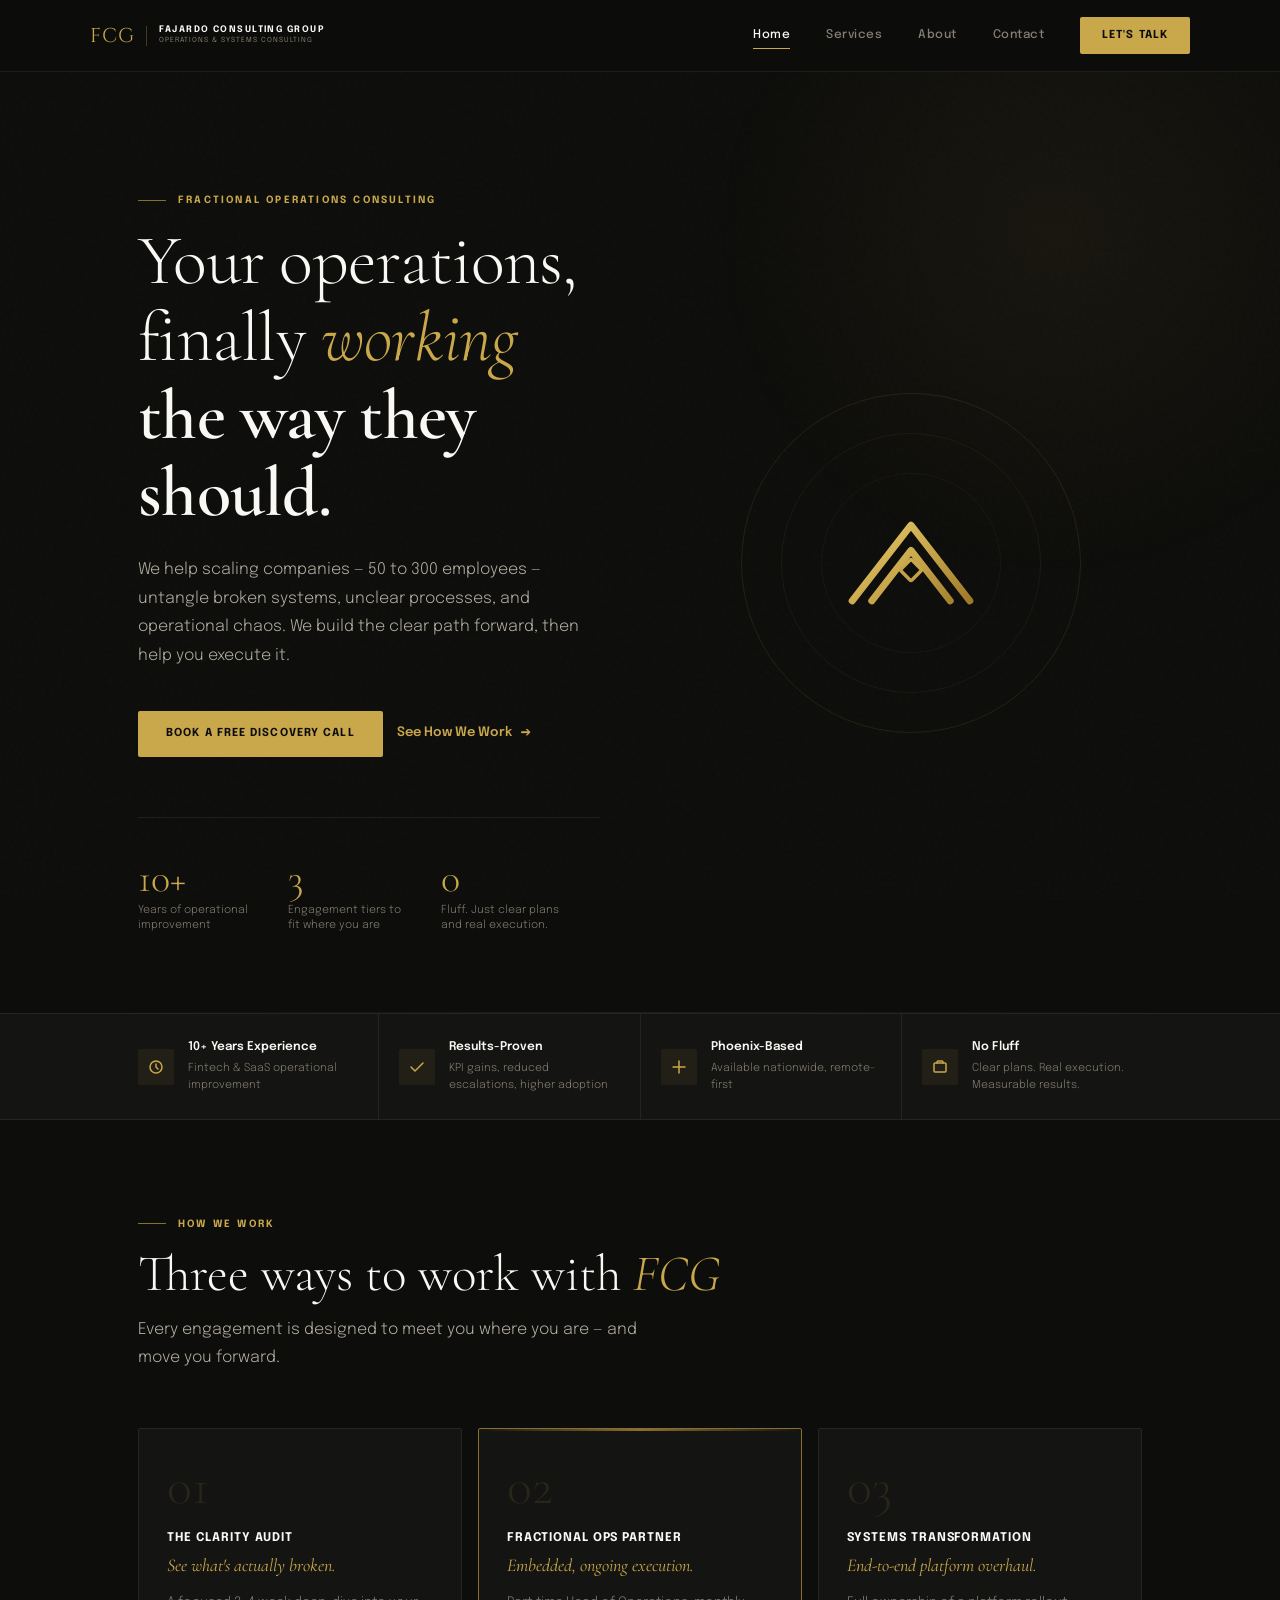
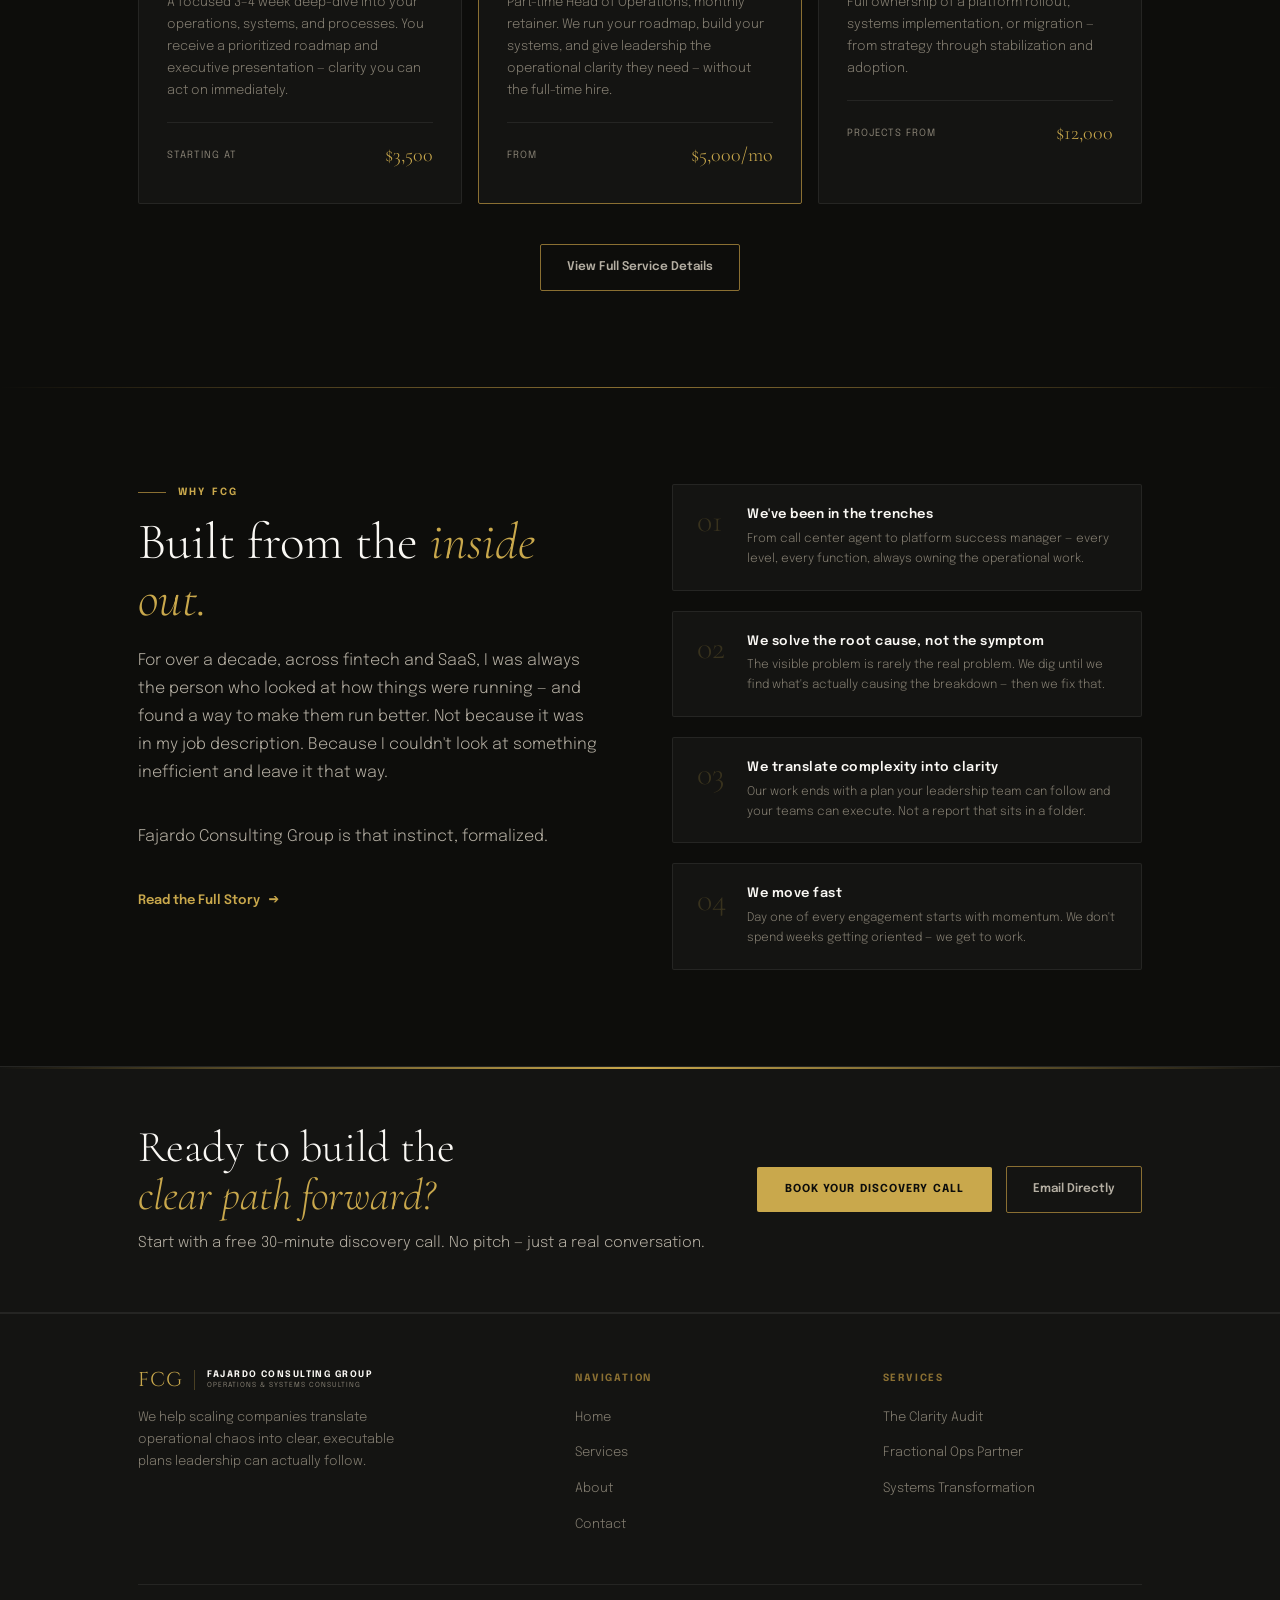
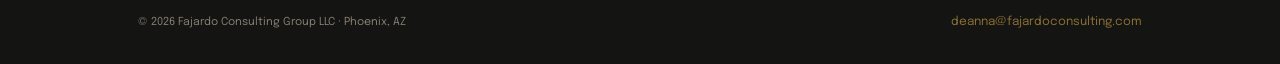
==== commit 9f669fbe: "Add files via upload" ====
--- a/index.html
+++ b/index.html
@@ -8,6 +8,7 @@
 <meta property="og:description" content="Fractional Operations & Systems Consulting for scaling companies.">
 <meta property="og:url" content="https://fajardoconsulting.com">
 <title>Fajardo Consulting Group — Operations & Systems Consulting</title>
+<link rel="icon" type="image/svg+xml" href="favicon.svg">
 <link rel="stylesheet" href="css/style.css">
 <style>
 /* ── HOME-SPECIFIC STYLES ─────────────────── */
